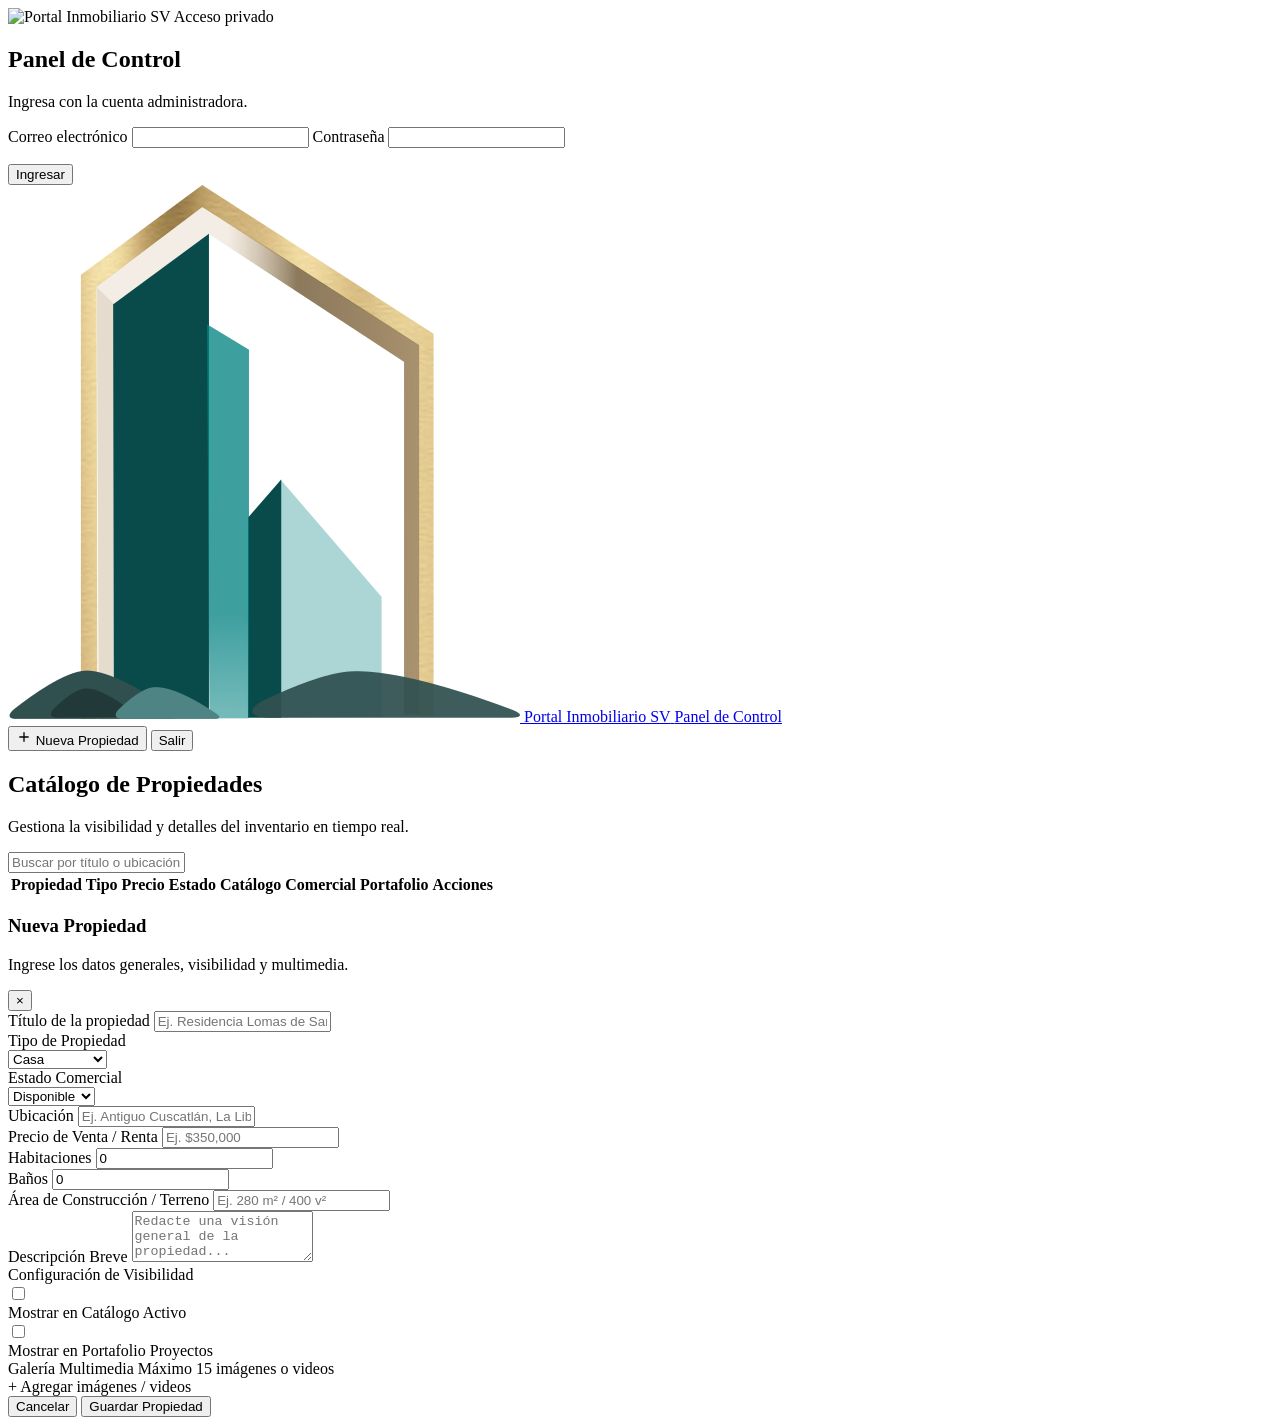
==== admin/index.html @ 08f953d2 "Add admin panel HTML structure" ====
<!-- admin/index.html -->
<!DOCTYPE html>
<html lang="es">
<head>
  <meta charset="UTF-8">
  <meta name="viewport" content="width=device-width, initial-scale=1.0">
  <title>Portal Inmobiliario SV — Panel de Control</title>
  <link rel="stylesheet" href="admin.css">
  <link rel="preconnect" href="https://fonts.googleapis.com">
  <link rel="preconnect" href="https://fonts.gstatic.com" crossorigin>
  <link href="https://fonts.googleapis.com/css2?family=Inter:wght@300;400;500;600&display=swap" rel="stylesheet">
  <link rel="icon" type="image/png" href="assets/isotipo.png">
</head>
<body>

  <section id="admin-login" class="admin-login" aria-labelledby="admin-login-title">
    <form id="admin-login-form" class="admin-login-card">
      <img src="assets/isotipo.png" alt="Portal Inmobiliario SV" class="admin-login-logo">
      <span class="badge-subtitle">Acceso privado</span>
      <h1 id="admin-login-title">Panel de Control</h1>
      <p>Ingresa con la cuenta administradora.</p>

      <label for="admin-email">Correo electrónico</label>
      <input id="admin-email" type="email" class="form-control" required autocomplete="email">

      <label for="admin-password">Contraseña</label>
      <input id="admin-password" type="password" class="form-control" required autocomplete="current-password">

      <p id="admin-login-error" class="admin-login-error" role="alert"></p>
      <button id="admin-login-submit" type="submit" class="btn btn-primary btn-full">Ingresar</button>
    </form>
  </section>

  <!-- Encabezado Principal Fijo -->
  <header class="admin-header">
    <div class="header-content">
      <div class="brand">
        <a href="#" class="admin-brand">
          <img src="../assets/images/isotipo.png" alt="Portal Inmobiliario SV" class="admin-logo">
          <span class="admin-brand-title">Portal Inmobiliario SV</span>
          <span class="badge-subtitle">Panel de Control</span>
        </a>
      </div>
      <div class="admin-header-actions">
        <button id="btn-open-modal" class="btn btn-primary">
          <svg width="16" height="16" viewBox="0 0 24 24" fill="none" stroke="currentColor" stroke-width="2"><path d="M12 5v14M5 12h14"/></svg>
          Nueva Propiedad
        </button>
        <button id="btn-logout" type="button" class="btn btn-secondary btn-sm">
          Salir
        </button>
      </div>
    </div>
  </header>

  <!-- Contenedor Principal del Dashboard -->
  <main class="admin-container">
    <section class="card">
      <div class="card-header">
        <div>
          <h2>Catálogo de Propiedades</h2>
          <p class="text-muted">Gestiona la visibilidad y detalles del inventario en tiempo real.</p>
        </div>
        <div class="filter-group">
          <input type="text" id="search-input" placeholder="Buscar por título o ubicación..." class="form-control input-search">
        </div>
      </div>

      <div class="table-responsive">
        <table class="admin-table">
          <thead>
            <tr>
              <th>Propiedad</th>
              <th>Tipo</th>
              <th>Precio</th>
              <th>Estado</th>
              <th>Catálogo Comercial</th>
              <th>Portafolio</th>
              <th class="text-right">Acciones</th>
            </tr>
          </thead>
          <tbody id="properties-list">
            <!-- Renderizado dinámico desde JS con la estructura de switch -->
          </tbody>
        </table>
      </div>
    </section>
  </main>

  <!-- Modal para Crear / Editar -->
  <div id="property-modal" class="modal-overlay hidden">
    <div class="modal-card">
      <div class="modal-header">
        <div>
          <h3 id="modal-title">Nueva Propiedad</h3>
          <p class="modal-subtitle">Ingrese los datos generales, visibilidad y multimedia.</p>
        </div>
        <button id="btn-close-modal" class="btn-icon" aria-label="Cerrar modal">&times;</button>
      </div>

      <form id="property-form">
        <input type="hidden" id="prop-id">

        <div class="form-grid">
          <!-- Título -->
          <div class="form-group full-width">
            <label for="prop-title">Título de la propiedad</label>
            <input type="text" id="prop-title" class="form-control" placeholder="Ej. Residencia Lomas de San Francisco" required>
          </div>

          <!-- Tipo y Estado -->
          <div class="form-group">
            <label for="prop-type">Tipo de Propiedad</label>
            <div class="select-wrapper">
              <select id="prop-type" class="form-control" required>
                <option value="Casa">Casa</option>
                <option value="Apartamento">Apartamento</option>
                <option value="Terreno">Terreno</option>
                <option value="Comercial">Comercial</option>
              </select>
            </div>
          </div>

          <div class="form-group">
            <label for="prop-status">Estado Comercial</label>
            <div class="select-wrapper">
              <select id="prop-status" class="form-control" required>
                <option value="Disponible">Disponible</option>
                <option value="En reserva">En reserva</option>
                <option value="Vendido">Vendido</option>
              </select>
            </div>
          </div>

          <!-- Ubicación y Precio -->
          <div class="form-group">
            <label for="prop-location">Ubicación</label>
            <input type="text" id="prop-location" class="form-control" placeholder="Ej. Antiguo Cuscatlán, La Libertad" required>
          </div>

          <div class="form-group">
            <label for="prop-price">Precio de Venta / Renta</label>
            <input type="text" id="prop-price" class="form-control" placeholder="Ej. $350,000" required>
          </div>

          <!-- Specs -->
          <div class="form-group">
            <label for="prop-bedrooms">Habitaciones</label>
            <input type="number" id="prop-bedrooms" class="form-control" min="0" value="0" required>
          </div>

          <div class="form-group">
            <label for="prop-bathrooms">Baños</label>
            <input type="number" id="prop-bathrooms" class="form-control" min="0" step="0.5" value="0" required>
          </div>

          <div class="form-group full-width">
            <label for="prop-area">Área de Construcción / Terreno</label>
            <input type="text" id="prop-area" class="form-control" placeholder="Ej. 280 m² / 400 v²" required>
          </div>

          <!-- Descripción -->
          <div class="form-group full-width">
            <label for="prop-description">Descripción Breve</label>
            <textarea id="prop-description" class="form-control" rows="3" placeholder="Redacte una visión general de la propiedad..."></textarea>
          </div>

          <!-- Visibilidad (Switches Interactivos en Modal) -->
<div class="form-group full-width">
  <label class="section-label">Configuración de Visibilidad</label>
  <div class="form-toggles-wrapper">
    
    <label class="toggle-card">
      <div class="switch">
        <input type="checkbox" id="prop-active-properties">
        <span class="toggle-slider"></span>
      </div>
      <span class="toggle-text">Mostrar en Catálogo Activo</span>
    </label>

    <label class="toggle-card">
      <div class="switch">
        <input type="checkbox" id="prop-active-portfolio">
        <span class="toggle-slider"></span>
      </div>
      <span class="toggle-text">Mostrar en Portafolio Proyectos</span>
    </label>

  </div>
</div>

          <!-- Galería Multimedia -->
<div class="form-group full-width media-section">

  <div class="media-header">

    <div>
      <label class="media-title">
        Galería Multimedia
      </label>

      <span class="media-subtitle">
        Máximo 15 imágenes o videos
      </span>
    </div>

    <label
      for="media-file-input"
      class="btn btn-secondary btn-sm"
    >
      + Agregar imágenes / videos
    </label>

    <input
      type="file"
      id="media-file-input"
      accept="image/*,video/*"
      multiple
      hidden
    >

  </div>


  <div
    id="media-list"
    class="media-list"
  >
    <!-- Archivos seleccionados y medios existentes aparecerán aquí -->
  </div>

</div>
        </div>

        <!-- Acciones de Modal -->
        <div class="modal-footer">
          <button type="button" id="btn-cancel-modal" class="btn btn-secondary">Cancelar</button>
          <button type="submit" class="btn btn-primary">Guardar Propiedad</button>
        </div>
      </form>
    </div>
  </div>

  <script type="module" src="admin.js"></script>
</body>
</html>
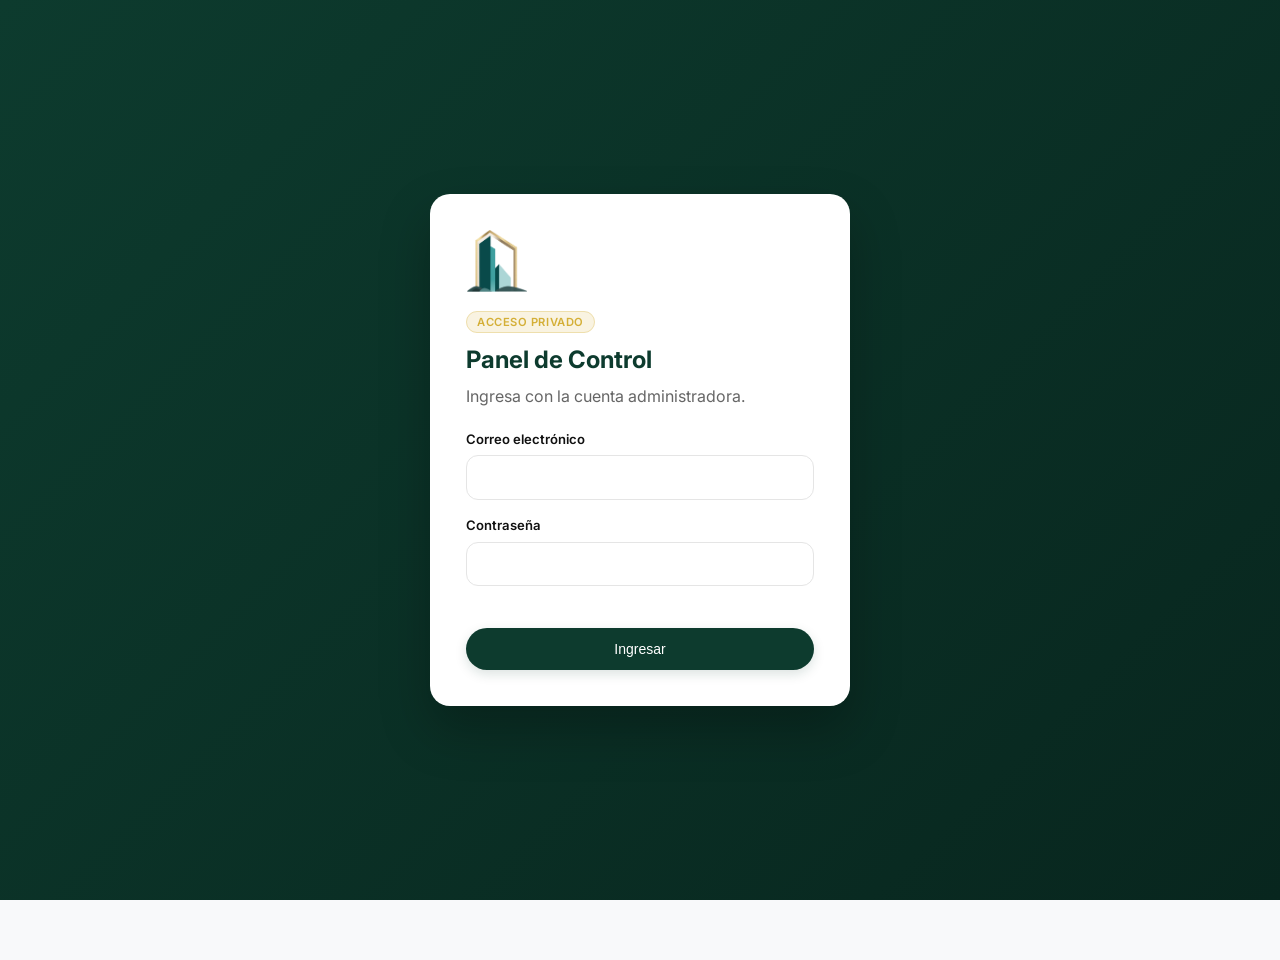
==== commit 16aa2926: "Update index.html" ====
--- a/admin/index.html
+++ b/admin/index.html
@@ -9,13 +9,13 @@
   <link rel="preconnect" href="https://fonts.googleapis.com">
   <link rel="preconnect" href="https://fonts.gstatic.com" crossorigin>
   <link href="https://fonts.googleapis.com/css2?family=Inter:wght@300;400;500;600&display=swap" rel="stylesheet">
-  <link rel="icon" type="image/png" href="assets/isotipo.png">
+  <link rel="icon" type="image/png" href="../assets/images/isotipo.png">
 </head>
 <body>
 
   <section id="admin-login" class="admin-login" aria-labelledby="admin-login-title">
     <form id="admin-login-form" class="admin-login-card">
-      <img src="assets/isotipo.png" alt="Portal Inmobiliario SV" class="admin-login-logo">
+      <img src="../assets/images/isotipo.png" alt="Portal Inmobiliario SV" class="admin-login-logo">      
       <span class="badge-subtitle">Acceso privado</span>
       <h1 id="admin-login-title">Panel de Control</h1>
       <p>Ingresa con la cuenta administradora.</p>
@@ -36,7 +36,7 @@
     <div class="header-content">
       <div class="brand">
         <a href="#" class="admin-brand">
-          <img src="../assets/images/isotipo.png" alt="Portal Inmobiliario SV" class="admin-logo">
+          <img src="../assets/images/isotipo.png" alt="Portal Inmobiliario SV" class="admin-login-logo">
           <span class="admin-brand-title">Portal Inmobiliario SV</span>
           <span class="badge-subtitle">Panel de Control</span>
         </a>
--- a/admin/admin.css
+++ b/admin/admin.css
@@ -0,0 +1,714 @@
+/* admin/admin.css */
+
+/* ==========================================================================
+   1. VARIABLES DE DISEÑO Y COLOR
+   ========================================================================== */
+:root {
+  --font-family: 'Inter', -apple-system, BlinkMacSystemFont, "Segoe UI", Roboto, sans-serif;
+
+  /* Identidad de Marca */
+  --emerald-dark: #0D3B2E;
+  --emerald-hover: #08261E;
+  --gold-accent: #D4AF37;
+
+  /* Fondos y Sombras */
+  --bg-main: #F8F9FA;
+  --bg-card: #FFFFFF;
+  --bg-subtle: #F9F9F9;
+  --bg-hover-subtle: #F0F0F0;
+
+  /* Tipografía */
+  --text-primary: #111111;
+  --text-muted: #666666;
+  --text-placeholder: #A3A3A3;
+
+  /* Bordes */
+  --border-color: #E5E5E5;
+  --border-focus: var(--emerald-dark);
+
+  /* Estado Comercial */
+  --status-disponible-bg: #E6F4EA;
+  --status-disponible-text: #0D3B2E;
+  --status-reserva-bg: #FEF7E0;
+  --status-reserva-text: #B59327;
+  --status-vendido-bg: #FCE8E6;
+  --status-vendido-text: #C5221F;
+
+  /* Bordes Redondeados */
+  --radius-modal: 24px;
+  --radius-card: 20px;
+  --radius-input: 12px;
+  --radius-pill: 999px;
+
+  /* Transición global */
+  --transition: all 0.2s cubic-bezier(0.16, 1, 0.3, 1);
+}
+
+* {
+  box-sizing: border-box;
+  margin: 0;
+  padding: 0;
+}
+
+body {
+  font-family: var(--font-family);
+  background-color: var(--bg-main);
+  color: var(--text-primary);
+  line-height: 1.5;
+  -webkit-font-smoothing: antialiased;
+  padding-bottom: 60px;
+}
+
+body.modal-open {
+  overflow: hidden;
+}
+
+body:not(.admin-authenticated) .admin-header,
+body:not(.admin-authenticated) .admin-container,
+body:not(.admin-authenticated) #property-modal {
+  display: none;
+}
+
+.admin-login {
+  min-height: 100vh;
+  display: none;
+  align-items: center;
+  justify-content: center;
+  padding: 24px;
+  background: linear-gradient(135deg, var(--emerald-dark), #08261E);
+}
+
+body:not(.admin-authenticated) .admin-login {
+  display: flex;
+}
+
+.admin-login-card {
+  width: min(100%, 420px);
+  padding: 36px;
+  border-radius: var(--radius-card);
+  background: var(--bg-card);
+  box-shadow: 0 24px 50px rgba(0, 0, 0, .25);
+}
+
+.admin-login-logo {
+  display: block;
+  width: 62px;
+  height: 62px;
+  object-fit: contain;
+  margin-bottom: 16px;
+}
+
+.admin-login-card h1 {
+  margin: 10px 0 6px;
+  color: var(--emerald-dark);
+}
+
+.admin-login-card p {
+  color: var(--text-muted);
+  margin-bottom: 22px;
+}
+
+.admin-login-card label {
+  display: block;
+  margin: 16px 0 6px;
+  font-size: .82rem;
+  font-weight: 600;
+}
+
+.admin-login-error {
+  min-height: 20px;
+  margin: 14px 0 0 !important;
+  color: var(--status-vendido-text) !important;
+  font-size: .82rem;
+}
+
+.admin-header-actions {
+  display: flex;
+  align-items: center;
+  gap: 10px;
+}
+
+.btn-full {
+  width: 100%;
+  margin-top: 8px;
+}
+
+/* ==========================================================================
+   2. HEADER Y ISOTIPO
+   ========================================================================== */
+.admin-header {
+  background-color: var(--emerald-dark, #0D3B2E); /* Fondo verde esmeralda */
+  border-bottom: 1px solid rgba(255, 255, 255, 0.1);
+  padding: 16px 0;
+  margin-bottom: 40px;
+  box-shadow: 0 4px 15px rgba(0, 0, 0, 0.12);
+}
+
+.header-content {
+  max-width: 1200px;
+  margin: 0 auto;
+  padding: 0 24px;
+  display: flex;
+  justify-content: space-between;
+  align-items: center;
+}
+
+.header-content .btn-primary {
+  background-color: #D4AF37;
+  color: #0D3B2E;
+  font-weight: 600;
+  border: none;
+  box-shadow: 0 4px 12px rgba(0, 0, 0, 0.15);
+  transition: all 0.2s cubic-bezier(0.16, 1, 0.3, 1);
+}
+
+.header-content .btn-primary:hover {
+  background-color: #C5A028;
+  transform: translateY(-1px);
+  box-shadow: 0 6px 16px rgba(0, 0, 0, 0.2);
+}
+
+.admin-brand {
+  display: flex;
+  align-items: center;
+  gap: 12px;
+  text-decoration: none;
+  
+}
+
+.admin-logo {
+  height: 32px;
+  width: auto;
+  object-fit: contain;
+}
+
+.admin-brand-title {
+  font-size: 1.15rem;
+  font-weight: 600;
+  color: #FFFFFF;  
+  letter-spacing: -0.02em;
+}
+
+.badge-subtitle {
+  font-size: 0.7rem;
+  font-weight: 600;
+  color: #D4AF37;
+  background-color: rgba(212, 175, 55, 0.15);
+  padding: 3px 10px;
+  border-radius: 999px;
+  text-transform: uppercase;
+  letter-spacing: 0.05em;
+  border: 1px solid rgba(212, 175, 55, 0.3);
+}
+
+/* ==========================================================================
+   3. PANEL DE CONTROL Y TABLA
+   ========================================================================== */
+.admin-container {
+  max-width: 1200px;
+  margin: 0 auto;
+  padding: 0 24px;
+}
+
+.card {
+  background: var(--bg-card);
+  border: 1px solid var(--border-color);
+  border-radius: var(--radius-card);
+  padding: 32px;
+  box-shadow: 0 4px 20px rgba(0, 0, 0, 0.02);
+}
+
+.card-header {
+  display: flex;
+  justify-content: space-between;
+  align-items: center;
+  margin-bottom: 28px;
+  flex-wrap: wrap;
+  gap: 16px;
+}
+
+.card-header h2 {
+  font-size: 1.5rem;
+  font-weight: 600;
+  letter-spacing: -0.02em;
+  color: var(--emerald-dark);
+}
+
+.table-responsive {
+  overflow-x: auto;
+}
+
+.admin-table {
+  width: 100%;
+  border-collapse: collapse;
+  text-align: left;
+  font-size: 0.875rem;
+}
+
+.admin-table th {
+  padding: 16px 12px;
+  border-bottom: 2px solid var(--border-color);
+  color: var(--text-muted);
+  font-weight: 600;
+  font-size: 0.75rem;
+  text-transform: uppercase;
+  letter-spacing: 0.05em;
+}
+
+.admin-table td {
+  padding: 18px 12px;
+  border-bottom: 1px solid var(--border-color);
+  vertical-align: middle;
+}
+
+.admin-table tr:last-child td {
+  border-bottom: none;
+}
+
+.prop-info-title {
+  font-weight: 500;
+  display: block;
+  color: var(--text-primary);
+}
+
+.prop-info-sub {
+  font-size: 0.75rem;
+  color: var(--text-muted);
+}
+
+.text-right { text-align: right; }
+.text-muted { color: var(--text-muted); font-size: 0.875rem; }
+
+/* Status Badges */
+.status-badge {
+  display: inline-block;
+  padding: 4px 10px;
+  border-radius: var(--radius-pill);
+  font-size: 0.75rem;
+  font-weight: 600;
+}
+
+.status-disponible { background: var(--status-disponible-bg); color: var(--status-disponible-text); }
+.status-en-reserva { background: var(--status-reserva-bg); color: var(--status-reserva-text); }
+.status-vendido { background: var(--status-vendido-bg); color: var(--status-vendido-text); }
+
+/* ==========================================================================
+   4. SWITCHES INTERACTIVOS (iOS STYLE - VERDE ESMERALDA)
+   ========================================================================== */
+.switch {
+  position: relative;
+  display: inline-block;
+  width: 42px;
+  height: 24px;
+}
+
+.switch input {
+  opacity: 0;
+  width: 0;
+  height: 0;
+}
+
+.toggle-slider {
+  position: absolute;
+  cursor: pointer;
+  inset: 0;
+  background-color: #E0E0E0;
+  transition: all 0.2s cubic-bezier(0.16, 1, 0.3, 1);
+  border-radius: 34px;
+}
+
+.toggle-slider::before {
+  position: absolute;
+  content: "";
+  height: 18px;
+  width: 18px;
+  left: 3px;
+  bottom: 3px;
+  background-color: #FFFFFF;
+  transition: all 0.2s cubic-bezier(0.16, 1, 0.3, 1);
+  border-radius: 50%;
+  box-shadow: 0 2px 4px rgba(0,0,0,0.15);
+}
+
+.switch input:checked + .toggle-slider {
+  background-color: #0D3B2E;
+}
+
+.switch input:checked + .toggle-slider::before {
+  transform: translateX(18px);
+}
+
+/* ==========================================================================
+   5. BOTONES Y FORMULARIOS
+   ========================================================================== */
+.btn {
+  display: inline-flex;
+  align-items: center;
+  justify-content: center;
+  gap: 8px;
+  padding: 0.75rem 1.6rem;
+  border-radius: var(--radius-pill);
+  font-size: 0.875rem;
+  font-weight: 500;
+  cursor: pointer;
+  border: 1px solid transparent;
+  transition: var(--transition);
+}
+
+.btn-primary {
+  background-color: var(--emerald-dark);
+  color: #FFFFFF;
+  box-shadow: 0 4px 12px rgba(13, 59, 46, 0.15);
+}
+
+.btn-primary:hover {
+  background-color: var(--emerald-hover);
+  transform: translateY(-1px);
+}
+
+.btn-secondary {
+  background-color: var(--bg-hover-subtle);
+  border-color: var(--border-color);
+  color: var(--text-primary);
+}
+
+.btn-secondary:hover {
+  background-color: var(--border-color);
+}
+
+.btn-sm {
+  padding: 0.4rem 0.9rem;
+  font-size: 0.78rem;
+}
+
+.btn-icon {
+  background: transparent;
+  border: none;
+  font-size: 1.5rem;
+  line-height: 1;
+  color: var(--text-muted);
+  cursor: pointer;
+  padding: 6px;
+  border-radius: 50%;
+  display: inline-flex;
+  align-items: center;
+  justify-content: center;
+  transition: var(--transition);
+}
+
+.btn-icon:hover {
+  background-color: var(--bg-hover-subtle);
+  color: var(--text-primary);
+}
+
+.form-control {
+  width: 100%;
+  box-sizing: border-box;
+  font-family: var(--font-family);
+  font-size: 0.9rem;
+  color: var(--text-primary);
+  background-color: var(--bg-card);
+  border: 1px solid var(--border-color);
+  border-radius: var(--radius-input);
+  padding: 0.8rem 1rem;
+  outline: none;
+  transition: var(--transition);
+  appearance: none;
+  -webkit-appearance: none;
+}
+
+.form-control::placeholder {
+  color: var(--text-placeholder);
+}
+
+.form-control:focus {
+  border-color: var(--border-focus);
+  box-shadow: 0 0 0 2px rgba(13, 59, 46, 0.1);
+}
+
+.input-search {
+  width: 280px;
+}
+
+textarea.form-control {
+  resize: vertical;
+  min-height: 90px;
+  line-height: 1.5;
+}
+
+.select-wrapper {
+  position: relative;
+}
+
+.select-wrapper::after {
+  content: "";
+  position: absolute;
+  right: 16px;
+  top: 50%;
+  transform: translateY(-50%);
+  width: 0;
+  height: 0;
+  border-left: 5px solid transparent;
+  border-right: 5px solid transparent;
+  border-top: 5px solid var(--text-muted);
+  pointer-events: none;
+}
+
+/* ==========================================================================
+   6. MODAL ADMINISTRATIVO
+   ========================================================================== */
+.modal-overlay {
+  position: fixed;
+  top: 0;
+  left: 0;
+  width: 100vw;
+  height: 100vh;
+  background-color: rgba(0, 0, 0, 0.45);
+  backdrop-filter: blur(8px);
+  -webkit-backdrop-filter: blur(8px);
+  display: flex;
+  justify-content: center;
+  align-items: center;
+  z-index: 1000;
+  padding: 20px;
+  opacity: 1;
+  visibility: visible;
+  transition: opacity 0.25s ease, visibility 0.25s ease;
+}
+
+.modal-overlay.hidden {
+  opacity: 0;
+  visibility: hidden;
+  pointer-events: none;
+}
+
+.modal-card {
+  background-color: var(--bg-card);
+  border-radius: var(--radius-modal);
+  width: 100%;
+  max-width: 720px;
+  max-height: 88vh;
+  display: flex;
+  flex-direction: column;
+  box-shadow: 0 24px 48px -12px rgba(0, 0, 0, 0.14);
+  border: 1px solid var(--border-color);
+  animation: modalSlideUp 0.3s cubic-bezier(0.16, 1, 0.3, 1);
+  overflow: hidden;
+}
+
+@keyframes modalSlideUp {
+  from {
+    opacity: 0;
+    transform: translateY(16px) scale(0.98);
+  }
+  to {
+    opacity: 1;
+    transform: translateY(0) scale(1);
+  }
+}
+
+.modal-header {
+  padding: 28px 32px 20px 32px;
+  display: flex;
+  justify-content: space-between;
+  align-items: flex-start;
+  border-bottom: 1px solid var(--border-color);
+  background-color: var(--bg-card);
+}
+
+.modal-header h3 {
+  font-size: 1.35rem;
+  font-weight: 600;
+  color: var(--emerald-dark);
+  letter-spacing: -0.02em;
+}
+
+.modal-subtitle {
+  font-size: 0.85rem;
+  color: var(--text-muted);
+  margin-top: 4px;
+}
+
+#property-form {
+  display: flex;
+  flex-direction: column;
+  overflow: hidden;
+  height: 100%;
+}
+
+.form-grid {
+  padding: 28px 32px;
+  overflow-y: auto;
+  display: grid;
+  grid-template-columns: repeat(2, 1fr);
+  gap: 20px 16px;
+}
+
+.form-grid::-webkit-scrollbar {
+  width: 6px;
+}
+
+.form-grid::-webkit-scrollbar-thumb {
+  background: var(--border-color);
+  border-radius: 10px;
+}
+
+.full-width {
+  grid-column: span 2;
+}
+
+.form-group label,
+.section-label {
+  display: block;
+  font-size: 0.75rem;
+  font-weight: 600;
+  text-transform: uppercase;
+  letter-spacing: 0.8px;
+  color: var(--text-muted);
+  margin-bottom: 0.4rem;
+}
+
+.form-toggles-wrapper {
+  display: grid;
+  grid-template-columns: repeat(2, 1fr);
+  gap: 12px;
+  margin-top: 4px;
+}
+
+@media (max-width: 600px) {
+  .form-toggles-wrapper {
+    grid-template-columns: 1fr;
+  }
+}
+
+.toggle-card {
+  display: flex;
+  align-items: center;
+  background-color: var(--bg-subtle);
+  border: 1px solid var(--border-color);
+  padding: 12px 16px;
+  border-radius: var(--radius-input);
+  cursor: pointer;
+  user-select: none;
+  transition: var(--transition);
+  gap: 12px;
+}
+
+.toggle-card:hover {
+  background-color: var(--bg-hover-subtle);
+  border-color: rgba(13, 59, 46, 0.2);
+}
+
+.toggle-text {
+  font-size: 0.8rem;
+  font-weight: 600;
+  color: var(--text-primary);
+  letter-spacing: 0.02em;
+}
+
+.modal-footer {
+  padding: 20px 32px;
+  border-top: 1px solid var(--border-color);
+  display: flex;
+  justify-content: flex-end;
+  align-items: center;
+  gap: 12px;
+  background-color: var(--bg-card);
+}
+
+/* ==========================================================================
+   7. SECCIÓN MULTIMEDIA Y PREVISUALIZACIÓN DE IMÁGENES
+   ========================================================================== */
+.media-section {
+  border-top: 1px solid var(--border-color);
+  padding-top: 24px;
+  margin-top: 8px;
+}
+
+.media-header {
+  display: flex;
+  justify-content: space-between;
+  align-items: center;
+  margin-bottom: 16px;
+}
+
+.media-title {
+  display: block;
+  font-size: 0.75rem;
+  font-weight: 600;
+  text-transform: uppercase;
+  letter-spacing: 0.8px;
+  color: var(--text-muted);
+}
+
+.media-subtitle {
+  font-size: 0.75rem;
+  color: var(--text-placeholder);
+}
+
+.media-list {
+  display: flex;
+  flex-direction: column;
+  gap: 10px;
+}
+
+.media-item-card {
+  display: flex;
+  align-items: center;
+  gap: 12px;
+  background-color: var(--bg-subtle);
+  border: 1px solid var(--border-color);
+  padding: 8px 12px;
+  border-radius: var(--radius-input);
+  transition: var(--transition);
+}
+
+.media-item-card:hover {
+  border-color: var(--emerald-dark);
+}
+
+.media-preview-container {
+  width: 48px;
+  height: 48px;
+  border-radius: 8px;
+  overflow: hidden;
+  background-color: #E0E0E0;
+  flex-shrink: 0;
+  display: flex;
+  align-items: center;
+  justify-content: center;
+}
+
+.media-thumb-preview {
+  width: 100%;
+  height: 100%;
+  object-fit: cover;
+}
+
+.media-item-label {
+  flex: 1;
+  overflow: hidden;
+  text-overflow: ellipsis;
+  white-space: nowrap;
+  font-size: 0.85rem;
+  color: var(--text-primary);
+}
+
+.btn-remove-media {
+  background: transparent;
+  border: none;
+  color: var(--text-muted);
+  cursor: pointer;
+  padding: 6px;
+  font-size: 1.2rem;
+  border-radius: 8px;
+  transition: var(--transition);
+  display: flex;
+  align-items: center;
+  justify-content: center;
+}
+
+.btn-remove-media:hover {
+  color: #E53935;
+  background-color: #FFEBEE;
+}
